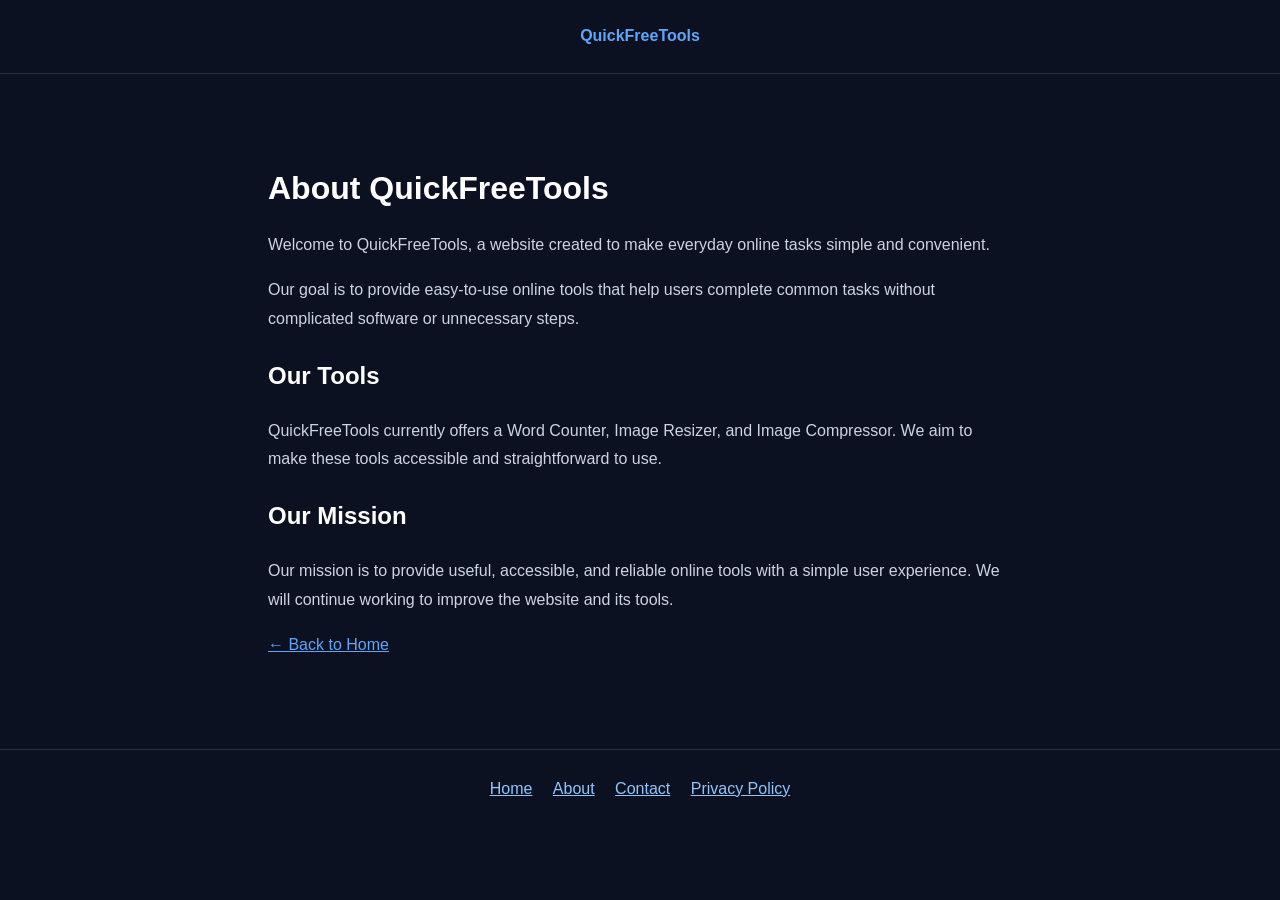
==== about.html @ 468b439c "Create about.html" ====
<!DOCTYPE html>
<html lang="en">
<head>
  <meta charset="UTF-8">
  <meta name="viewport" content="width=device-width, initial-scale=1.0">
  <meta name="description" content="Learn about QuickFreeTools, a collection of free and easy-to-use online tools.">
  <title>About Us | QuickFreeTools</title>
  <style>
    * { box-sizing: border-box; }
    body {
      margin: 0;
      font-family: Arial, sans-serif;
      background: #0b1120;
      color: #e5e7eb;
      line-height: 1.8;
    }
    header {
      padding: 22px;
      text-align: center;
      border-bottom: 1px solid #263247;
    }
    header a { color: #60a5fa; text-decoration: none; }
    main {
      max-width: 800px;
      margin: 45px auto;
      padding: 28px;
    }
    h1, h2 { color: #ffffff; }
    h1 { line-height: 1.3; }
    p { color: #cbd5e1; }
    .back { color: #60a5fa; }
    footer {
      text-align: center;
      padding: 25px;
      border-top: 1px solid #263247;
    }
    footer a { color: #93c5fd; margin: 0 8px; }
  </style>
</head>
<body>
  <header>
    <a href="index.html"><strong>QuickFreeTools</strong></a>
  </header>

  <main>
    <h1>About QuickFreeTools</h1>

    <p>Welcome to QuickFreeTools, a website created to make everyday online tasks simple and convenient.</p>

    <p>Our goal is to provide easy-to-use online tools that help users complete common tasks without complicated software or unnecessary steps.</p>

    <h2>Our Tools</h2>
    <p>QuickFreeTools currently offers a Word Counter, Image Resizer, and Image Compressor. We aim to make these tools accessible and straightforward to use.</p>

    <h2>Our Mission</h2>
    <p>Our mission is to provide useful, accessible, and reliable online tools with a simple user experience. We will continue working to improve the website and its tools.</p>

    <p><a class="back" href="index.html">← Back to Home</a></p>
  </main>

  <footer>
    <a href="index.html">Home</a>
    <a href="about.html">About</a>
    <a href="contact.html">Contact</a>
    <a href="privacy.html">Privacy Policy</a>
  </footer>
</body>
</html>
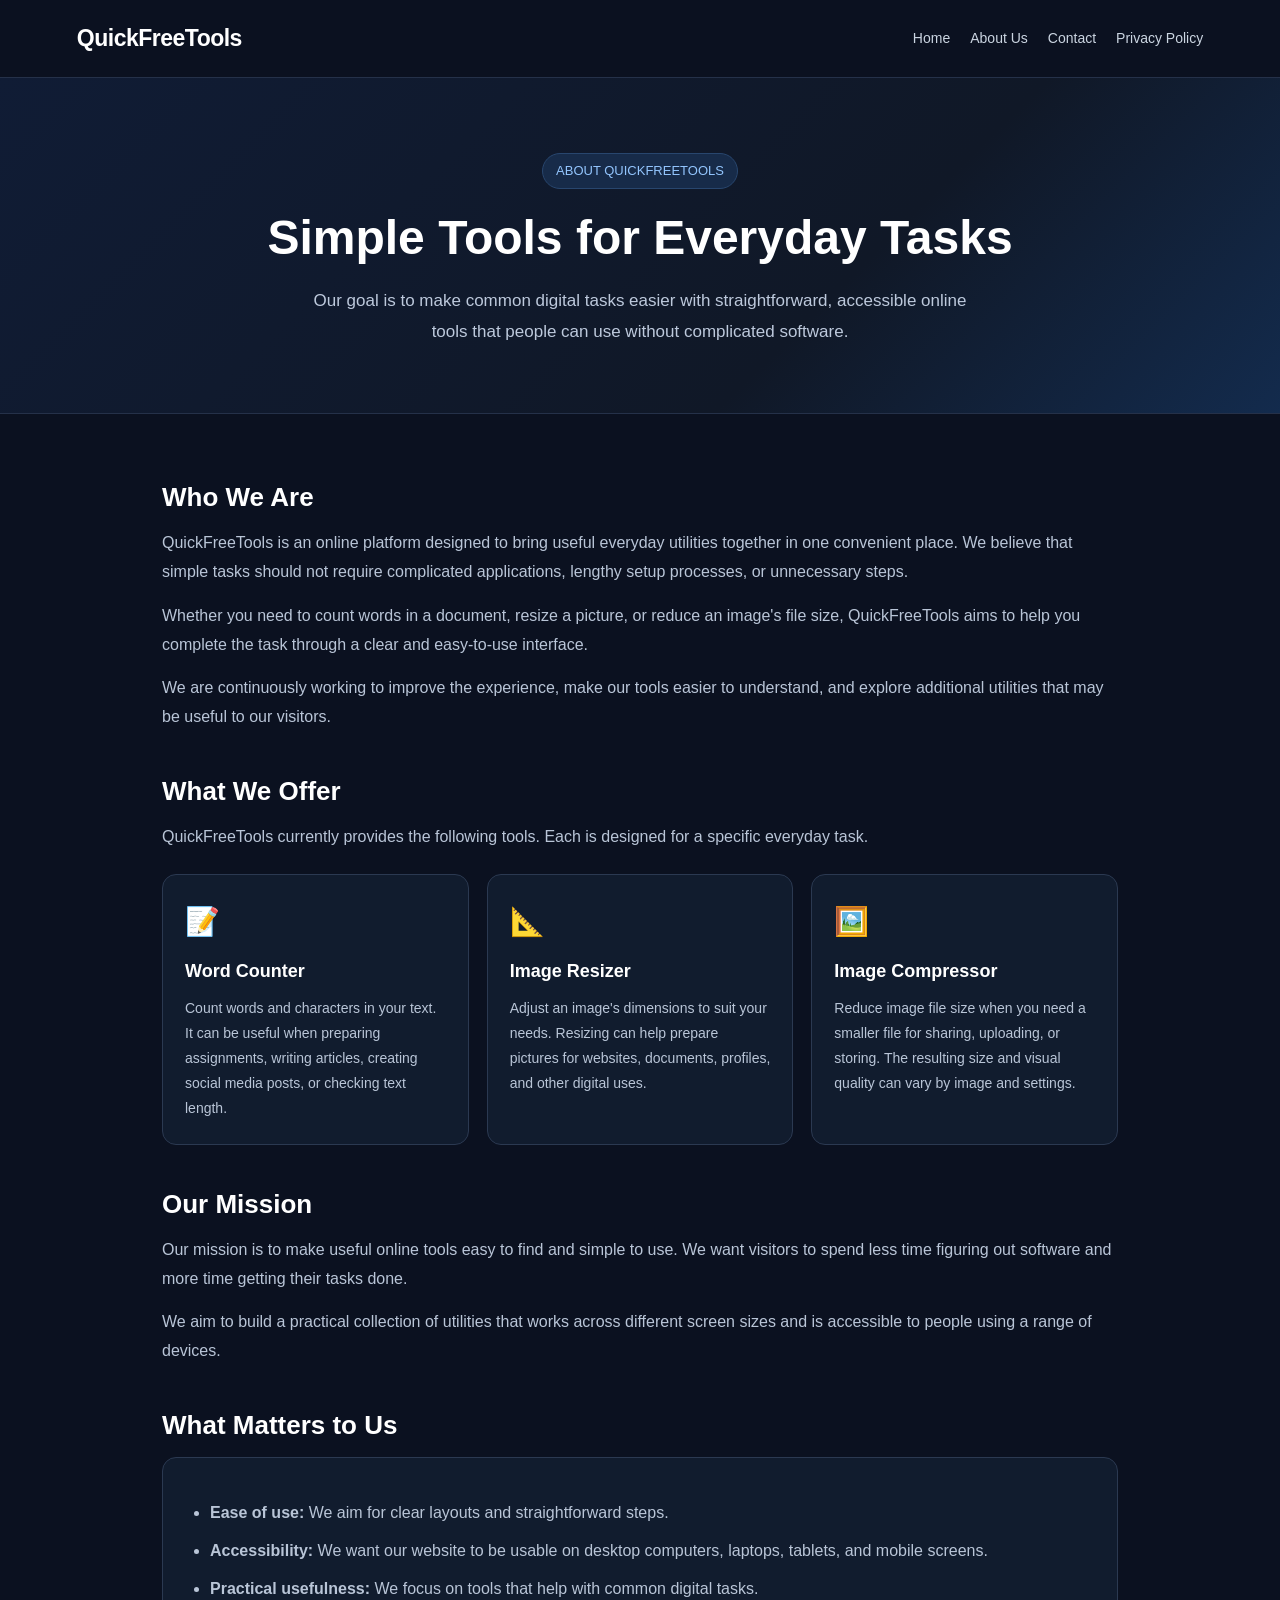
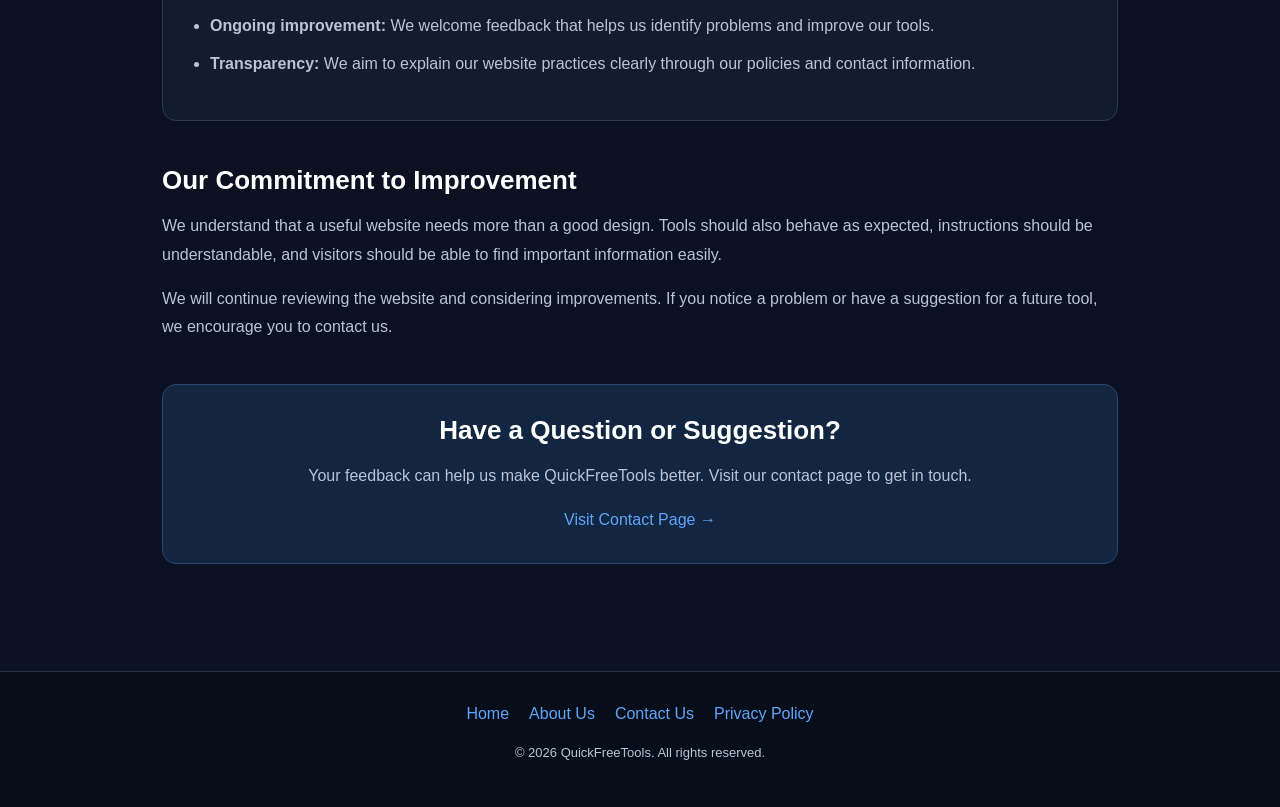
==== commit 08e55d04: "Update about.html" ====
--- a/about.html
+++ b/about.html
@@ -4,66 +4,194 @@
 <head>
   <meta charset="UTF-8">
   <meta name="viewport" content="width=device-width, initial-scale=1.0">
-  <meta name="description" content="Learn about QuickFreeTools, a collection of free and easy-to-use online tools.">
-  <title>About Us | QuickFreeTools</title>
+  <meta name="description" content="Learn about QuickFreeTools, our mission, free online utilities, and commitment to simple and accessible digital tools.">
+  <meta name="theme-color" content="#0b1120">
+  <title>About Us | QuickFreeTools - Free Online Tools</title>
   <style>
     * { box-sizing: border-box; }
     body {
       margin: 0;
-      font-family: Arial, sans-serif;
+      font-family: Arial, Helvetica, sans-serif;
       background: #0b1120;
-      color: #e5e7eb;
+      color: #e2e8f0;
       line-height: 1.8;
     }
-    header {
+    a { color: #60a5fa; text-decoration: none; }
+    a:hover { color: #93c5fd; }
+    .header {
+      border-bottom: 1px solid #253149;
+      background: #0b1120;
+      padding: 18px 6%;
+      display: flex;
+      align-items: center;
+      justify-content: space-between;
+      gap: 18px;
+      flex-wrap: wrap;
+    }
+    .logo {
+      color: #fff;
+      font-size: 23px;
+      font-weight: bold;
+      letter-spacing: -.5px;
+    }
+    nav { display: flex; gap: 20px; flex-wrap: wrap; }
+    nav a { color: #cbd5e1; font-size: 14px; }
+    .hero {
+      text-align: center;
+      padding: 75px 20px 65px;
+      background: linear-gradient(135deg, #101c35, #101827 65%, #132b4d);
+      border-bottom: 1px solid #253149;
+    }
+    .tag {
+      display: inline-block;
+      color: #93c5fd;
+      background: #172b49;
+      border: 1px solid #28466e;
+      padding: 5px 13px;
+      border-radius: 30px;
+      font-size: 13px;
+    }
+    h1 { color: #fff; font-size: clamp(34px, 5vw, 48px); line-height: 1.2; margin: 20px 0; }
+    .hero p { max-width: 690px; margin: auto; color: #bdc9dc; font-size: 17px; }
+    main { max-width: 1000px; margin: auto; padding: 45px 22px 65px; }
+    section { margin-bottom: 42px; }
+    h2 { color: #fff; font-size: 26px; line-height: 1.35; margin-bottom: 14px; }
+    p { color: #b9c5d7; margin: 0 0 15px; }
+    .tool-grid {
+      display: grid;
+      grid-template-columns: repeat(auto-fit, minmax(220px, 1fr));
+      gap: 18px;
+      margin-top: 22px;
+    }
+    .tool {
       padding: 22px;
+      border-radius: 14px;
+      border: 1px solid #2b3951;
+      background: #111c2e;
+    }
+    .tool .symbol { font-size: 28px; }
+    .tool h3 { color: #fff; margin: 8px 0; font-size: 18px; }
+    .tool p { font-size: 14px; margin-bottom: 0; }
+    .values {
+      padding: 25px;
+      border: 1px solid #2b3951;
+      border-radius: 14px;
+      background: #111c2e;
+    }
+    .values ul { padding-left: 22px; color: #b9c5d7; }
+    .values li { margin: 9px 0; }
+    .cta {
+      padding: 28px;
+      border: 1px solid #28466e;
+      border-radius: 14px;
+      background: #122541;
       text-align: center;
-      border-bottom: 1px solid #263247;
     }
-    header a { color: #60a5fa; text-decoration: none; }
-    main {
-      max-width: 800px;
-      margin: 45px auto;
-      padding: 28px;
+    .cta h2 { margin-top: 0; }
+    .footer {
+      border-top: 1px solid #253149;
+      padding: 28px 20px;
+      text-align: center;
+      background: #080e19;
     }
-    h1, h2 { color: #ffffff; }
-    h1 { line-height: 1.3; }
-    p { color: #cbd5e1; }
-    .back { color: #60a5fa; }
-    footer {
-      text-align: center;
-      padding: 25px;
-      border-top: 1px solid #263247;
+    .footer p { font-size: 13px; margin-top: 12px; }
+    .footer-links { display: flex; justify-content: center; flex-wrap: wrap; gap: 20px; }
+    @media (max-width: 600px) {
+      .header { padding: 16px 20px; }
+      nav { gap: 13px; }
+      .hero { padding: 52px 20px; }
+      main { padding: 35px 18px 45px; }
+      h2 { font-size: 23px; }
     }
-    footer a { color: #93c5fd; margin: 0 8px; }
   </style>
 </head>
 <body>
-  <header>
-    <a href="index.html"><strong>QuickFreeTools</strong></a>
+  <header class="header">
+    <a class="logo" href="index.html">QuickFreeTools</a>
+    <nav aria-label="Main navigation">
+      <a href="index.html">Home</a>
+      <a href="about.html">About Us</a>
+      <a href="contact.html">Contact</a>
+      <a href="privacy.html">Privacy Policy</a>
+    </nav>
   </header>
 
+  <div class="hero">
+    <span class="tag">ABOUT QUICKFREETOOLS</span>
+    <h1>Simple Tools for Everyday Tasks</h1>
+    <p>Our goal is to make common digital tasks easier with straightforward, accessible online tools that people can use without complicated software.</p>
+  </div>
+
   <main>
-    <h1>About QuickFreeTools</h1>
+    <section>
+      <h2>Who We Are</h2>
+      <p>QuickFreeTools is an online platform designed to bring useful everyday utilities together in one convenient place. We believe that simple tasks should not require complicated applications, lengthy setup processes, or unnecessary steps.</p>
+      <p>Whether you need to count words in a document, resize a picture, or reduce an image's file size, QuickFreeTools aims to help you complete the task through a clear and easy-to-use interface.</p>
+      <p>We are continuously working to improve the experience, make our tools easier to understand, and explore additional utilities that may be useful to our visitors.</p>
+    </section>
 
-    <p>Welcome to QuickFreeTools, a website created to make everyday online tasks simple and convenient.</p>
+    <section>
+      <h2>What We Offer</h2>
+      <p>QuickFreeTools currently provides the following tools. Each is designed for a specific everyday task.</p>
+      <div class="tool-grid">
+        <article class="tool">
+          <div class="symbol" aria-hidden="true">📝</div>
+          <h3>Word Counter</h3>
+          <p>Count words and characters in your text. It can be useful when preparing assignments, writing articles, creating social media posts, or checking text length.</p>
+        </article>
+        <article class="tool">
+          <div class="symbol" aria-hidden="true">📐</div>
+          <h3>Image Resizer</h3>
+          <p>Adjust an image's dimensions to suit your needs. Resizing can help prepare pictures for websites, documents, profiles, and other digital uses.</p>
+        </article>
+        <article class="tool">
+          <div class="symbol" aria-hidden="true">🖼️</div>
+          <h3>Image Compressor</h3>
+          <p>Reduce image file size when you need a smaller file for sharing, uploading, or storing. The resulting size and visual quality can vary by image and settings.</p>
+        </article>
+      </div>
+    </section>
 
-    <p>Our goal is to provide easy-to-use online tools that help users complete common tasks without complicated software or unnecessary steps.</p>
+    <section>
+      <h2>Our Mission</h2>
+      <p>Our mission is to make useful online tools easy to find and simple to use. We want visitors to spend less time figuring out software and more time getting their tasks done.</p>
+      <p>We aim to build a practical collection of utilities that works across different screen sizes and is accessible to people using a range of devices.</p>
+    </section>
 
-    <h2>Our Tools</h2>
-    <p>QuickFreeTools currently offers a Word Counter, Image Resizer, and Image Compressor. We aim to make these tools accessible and straightforward to use.</p>
+    <section>
+      <h2>What Matters to Us</h2>
+      <div class="values">
+        <ul>
+          <li><strong>Ease of use:</strong> We aim for clear layouts and straightforward steps.</li>
+          <li><strong>Accessibility:</strong> We want our website to be usable on desktop computers, laptops, tablets, and mobile screens.</li>
+          <li><strong>Practical usefulness:</strong> We focus on tools that help with common digital tasks.</li>
+          <li><strong>Ongoing improvement:</strong> We welcome feedback that helps us identify problems and improve our tools.</li>
+          <li><strong>Transparency:</strong> We aim to explain our website practices clearly through our policies and contact information.</li>
+        </ul>
+      </div>
+    </section>
 
-    <h2>Our Mission</h2>
-    <p>Our mission is to provide useful, accessible, and reliable online tools with a simple user experience. We will continue working to improve the website and its tools.</p>
+    <section>
+      <h2>Our Commitment to Improvement</h2>
+      <p>We understand that a useful website needs more than a good design. Tools should also behave as expected, instructions should be understandable, and visitors should be able to find important information easily.</p>
+      <p>We will continue reviewing the website and considering improvements. If you notice a problem or have a suggestion for a future tool, we encourage you to contact us.</p>
+    </section>
 
-    <p><a class="back" href="index.html">← Back to Home</a></p>
+    <section class="cta">
+      <h2>Have a Question or Suggestion?</h2>
+      <p>Your feedback can help us make QuickFreeTools better. Visit our contact page to get in touch.</p>
+      <a href="contact.html">Visit Contact Page →</a>
+    </section>
   </main>
 
-  <footer>
-    <a href="index.html">Home</a>
-    <a href="about.html">About</a>
-    <a href="contact.html">Contact</a>
-    <a href="privacy.html">Privacy Policy</a>
+  <footer class="footer">
+    <div class="footer-links">
+      <a href="index.html">Home</a>
+      <a href="about.html">About Us</a>
+      <a href="contact.html">Contact Us</a>
+      <a href="privacy.html">Privacy Policy</a>
+    </div>
+    <p>© 2026 QuickFreeTools. All rights reserved.</p>
   </footer>
 </body>
 </html>
